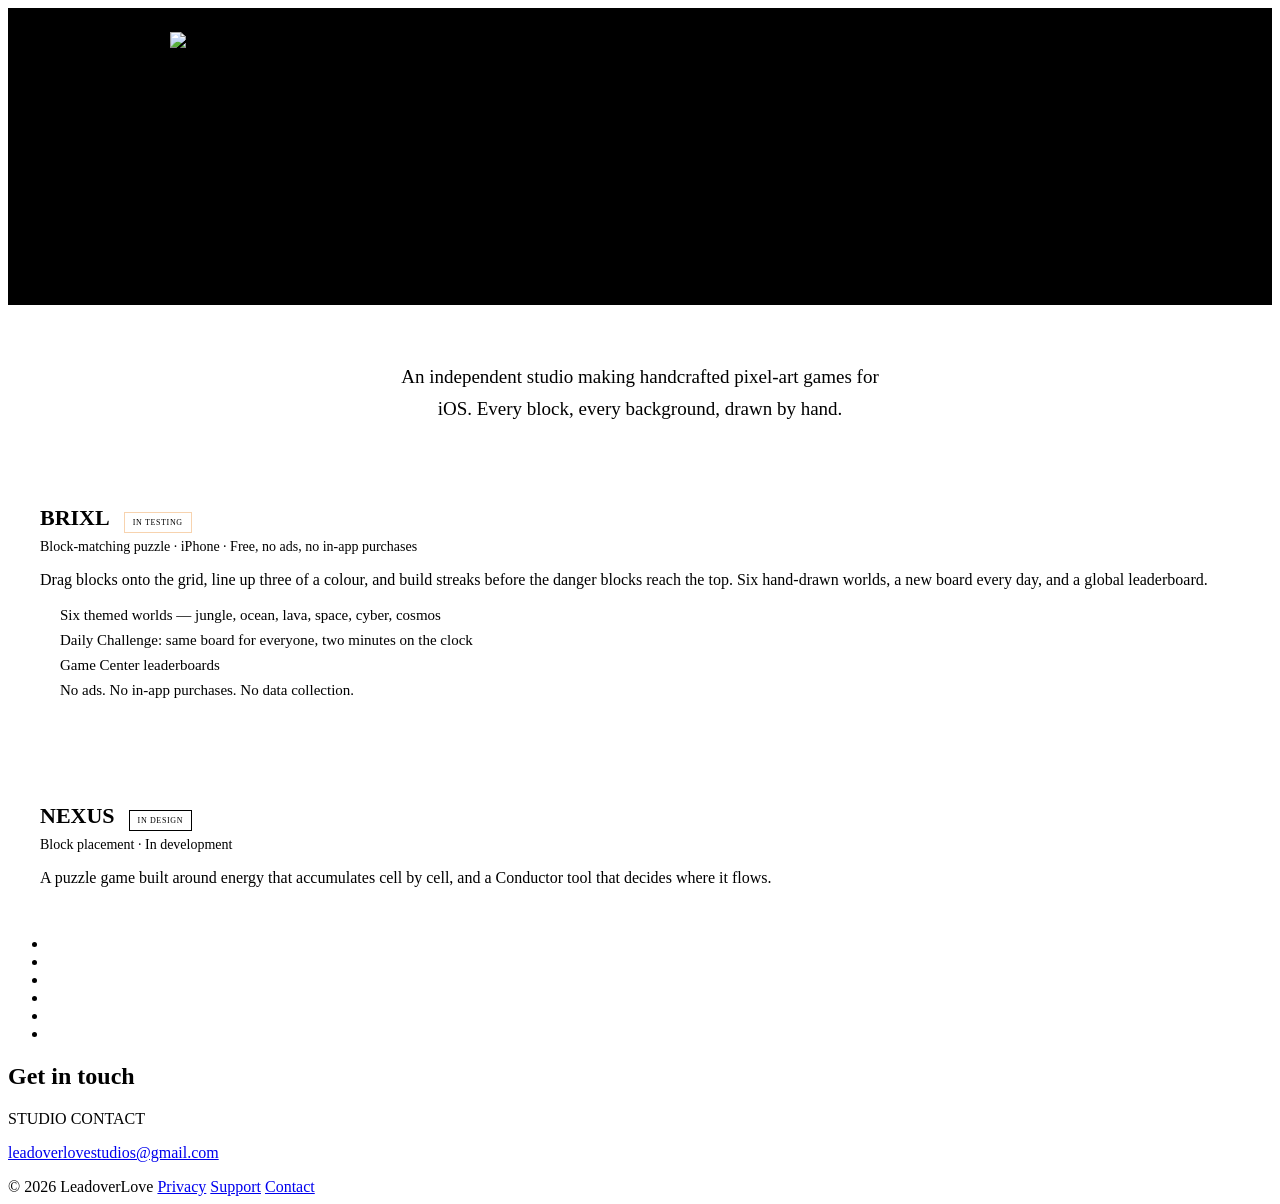
==== index.html @ 845f3c6f "Add files via upload Update to current files" ====
<!DOCTYPE html>
<html lang="en">
<head>
<meta charset="utf-8">
<meta name="viewport" content="width=device-width, initial-scale=1">
<title>Brixl — a pixel-art puzzle game for iPhone | LeadoverLove</title>
<meta name="description" content="Brixl is a handcrafted pixel-art block-matching puzzle game for iPhone. Six themed worlds, a daily challenge, and Game Center leaderboards. Free, no ads, no in-app purchases. Made by LeadoverLove.">
<link rel="canonical" href="https://leadoverlove.github.io/">
<meta name="theme-color" content="#000000">
<link rel="icon" href="logo.png">

<meta property="og:type" content="website">
<meta property="og:site_name" content="LeadoverLove">
<meta property="og:url" content="https://leadoverlove.github.io/">
<meta property="og:title" content="Brixl — a pixel-art puzzle game for iPhone">
<meta property="og:description" content="Six hand-drawn worlds, a new board every day, and a global leaderboard. Free, no ads, no in-app purchases.">
<meta property="og:image" content="https://leadoverlove.github.io/banner.jpg">
<meta property="og:image:width" content="1600">
<meta property="og:image:height" content="464">
<meta property="og:image:alt" content="LeadoverLove — pixel art, retro games, indie dev">
<meta name="twitter:card" content="summary_large_image">
<meta name="twitter:title" content="Brixl — a pixel-art puzzle game for iPhone">
<meta name="twitter:description" content="Six hand-drawn worlds, a new board every day, and a global leaderboard. Free, no ads, no in-app purchases.">
<meta name="twitter:image" content="https://leadoverlove.github.io/banner.jpg">

<link rel="stylesheet" href="style.css">

<script type="application/ld+json">
{
  "@context": "https://schema.org",
  "@graph": [
    {
      "@type": "Organization",
      "@id": "https://leadoverlove.github.io/#studio",
      "name": "LeadoverLove",
      "url": "https://leadoverlove.github.io/",
      "logo": "https://leadoverlove.github.io/logo.png",
      "email": "leadoverlovestudios@gmail.com",
      "description": "An independent studio making handcrafted pixel-art games for iOS."
    },
    {
      "@type": "VideoGame",
      "name": "Brixl",
      "url": "https://leadoverlove.github.io/",
      "image": "https://leadoverlove.github.io/banner.jpg",
      "description": "A handcrafted pixel-art block-matching puzzle game for iPhone. Drag blocks onto the grid, line up three of a colour, and build streaks before the danger blocks reach the top.",
      "genre": ["Puzzle", "Casual"],
      "gamePlatform": "iOS",
      "operatingSystem": "iOS",
      "applicationCategory": "GameApplication",
      "author": { "@id": "https://leadoverlove.github.io/#studio" },
      "publisher": { "@id": "https://leadoverlove.github.io/#studio" },
      "offers": {
        "@type": "Offer",
        "price": "0",
        "priceCurrency": "GBP"
      }
    }
  ]
}
</script>
<style>
  /* Landing-page-only styles */
  .hero {
    border-bottom: 1px solid var(--rule);
    background: #000;
    text-align: center;
    padding: 24px 0 0;
    overflow: hidden;
  }
  .hero__art {
    display: block;
    width: 100%;
    max-width: 940px;
    height: auto;
    margin: 0 auto;
  }
  .hero__vo {
    position: absolute;
    width: 1px; height: 1px;
    overflow: hidden;
    clip: rect(0 0 0 0);
    white-space: nowrap;
  }

  .studio-line {
    max-width: 52ch;
    margin: 0 auto;
    padding: 56px 24px 8px;
    text-align: center;
    font-size: 19px;
    line-height: 1.7;
    color: var(--text);
  }

  /* Title card */
  .title-card {
    background: var(--ink-raised);
    border: 1px solid var(--rule);
    border-top: 3px solid var(--red);
    padding: 32px;
    margin: 40px 0 0;
  }
  .title-card__head {
    display: flex;
    align-items: baseline;
    gap: 14px;
    flex-wrap: wrap;
    margin-bottom: 6px;
  }
  .title-card__name {
    font-family: var(--display);
    font-size: 22px;
    color: var(--text);
    margin: 0;
  }
  .status {
    font-family: var(--display);
    font-size: 8px;
    letter-spacing: 0.08em;
    color: var(--amber);
    border: 1px solid rgba(236, 145, 56, 0.4);
    padding: 5px 8px;
  }
  .status--soon {
    color: var(--muted);
    border-color: var(--rule);
  }
  .title-card__meta {
    color: var(--muted);
    font-size: 14px;
    margin: 0 0 18px;
  }
  .title-card p { margin-bottom: 14px; }
  .title-card p:last-child { margin-bottom: 0; }
  .feature-list {
    list-style: none;
    padding: 0;
    margin: 18px 0 0;
    display: grid;
    gap: 8px;
  }
  .feature-list li {
    padding-left: 20px;
    position: relative;
    color: var(--text);
    font-size: 15px;
  }
  .feature-list li::before {
    content: '';
    position: absolute;
    left: 0;
    top: 8px;
    width: 8px;
    height: 8px;
    background: var(--red);
  }
  .title-card--next { border-top-color: var(--rule); }
  .title-card--next .title-card__name { color: var(--muted); }

  @media (max-width: 560px) {
    .hero { padding: 52px 20px 48px; }
    .hero__mark { width: 96px; height: 96px; }
    .title-card { padding: 24px 20px; }
    .title-card__name { font-size: 17px; }
    .studio-line { font-size: 17px; padding-top: 44px; }
  }
</style>
</head>
<body>

<header class="hero">
  <h1 class="hero__vo">LeadoverLove &mdash; pixel art, retro games, indie dev</h1>
  <picture>
    <source srcset="banner.webp" type="image/webp">
    <img class="hero__art" src="banner.jpg"
         width="1600" height="464"
         alt="LeadoverLove &mdash; pixel art, retro games, indie dev">
  </picture>
</header>

<p class="studio-line">
  An independent studio making handcrafted pixel-art games for iOS. Every block, every background, drawn by hand.
</p>

<main>

  <article class="title-card">
    <div class="title-card__head">
      <h2 class="title-card__name">BRIXL</h2>
      <span class="status">IN TESTING</span>
    </div>
    <p class="title-card__meta">Block-matching puzzle &middot; iPhone &middot; Free, no ads, no in-app purchases</p>
    <p>Drag blocks onto the grid, line up three of a colour, and build streaks before the danger blocks reach the top. Six hand-drawn worlds, a new board every day, and a global leaderboard.</p>
    <ul class="feature-list">
      <li>Six themed worlds &mdash; jungle, ocean, lava, space, cyber, cosmos</li>
      <li>Daily Challenge: same board for everyone, two minutes on the clock</li>
      <li>Game Center leaderboards</li>
      <li>No ads. No in-app purchases. No data collection.</li>
    </ul>
  </article>

  <article class="title-card title-card--next">
    <div class="title-card__head">
      <h2 class="title-card__name">NEXUS</h2>
      <span class="status status--soon">IN DESIGN</span>
    </div>
    <p class="title-card__meta">Block placement &middot; In development</p>
    <p>A puzzle game built around energy that accumulates cell by cell, and a Conductor tool that decides where it flows.</p>
  </article>

  <div class="divider">
    <ul class="blocks"><li></li><li></li><li></li><li></li><li></li><li></li></ul>
  </div>

  <h2>Get in touch</h2>
  <div class="card">
    <span class="label">STUDIO CONTACT</span>
    <p><a href="mailto:leadoverlovestudios@gmail.com">leadoverlovestudios@gmail.com</a></p>
  </div>

</main>

<footer class="site-foot">
  <div class="site-foot__inner">
    <span>&copy; 2026 LeadoverLove</span>
    <a href="privacy.html">Privacy</a>
    <a href="support.html">Support</a>
    <span class="spacer"><a href="mailto:leadoverlovestudios@gmail.com">Contact</a></span>
  </div>
</footer>

</body>
</html>
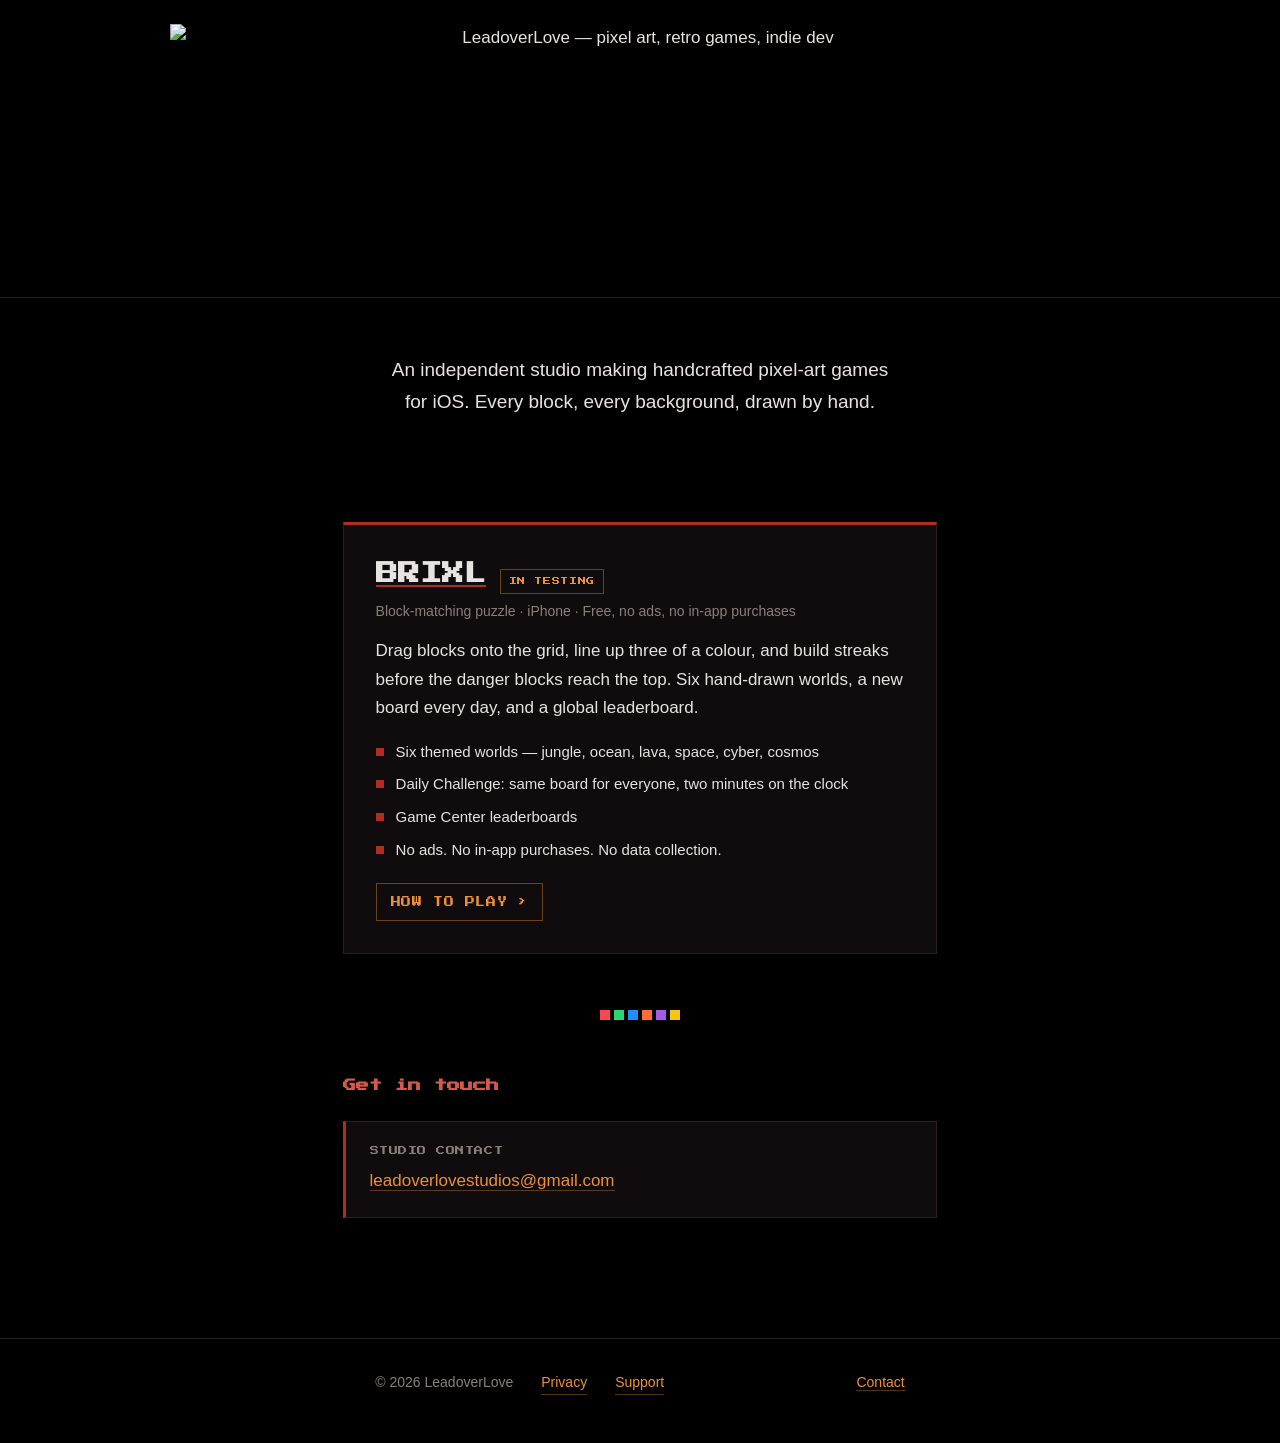
==== commit 75001dd5: "Add files via upload" ====
--- a/index.html
+++ b/index.html
@@ -3,6 +3,7 @@
 <head>
 <meta charset="utf-8">
 <meta name="viewport" content="width=device-width, initial-scale=1">
+<meta name="google-site-verification" content="ZD58j9wQBkLsRxdxLFWqJ_ikYCnvQP8m34xMKHqDhYk" />
 <title>Brixl — a pixel-art puzzle game for iPhone | LeadoverLove</title>
 <meta name="description" content="Brixl is a handcrafted pixel-art block-matching puzzle game for iPhone. Six themed worlds, a daily challenge, and Game Center leaderboards. Free, no ads, no in-app purchases. Made by LeadoverLove.">
 <link rel="canonical" href="https://leadoverlove.github.io/">
@@ -13,14 +14,14 @@
 <meta property="og:site_name" content="LeadoverLove">
 <meta property="og:url" content="https://leadoverlove.github.io/">
 <meta property="og:title" content="Brixl — a pixel-art puzzle game for iPhone">
-<meta property="og:description" content="Six hand-drawn worlds, a new board every day, and a global leaderboard. Free, no ads, no in-app purchases.">
+<meta property="og:description" content="Six pixel art worlds, a new board every day, and a global leaderboard. Free, no ads, no in-app purchases.">
 <meta property="og:image" content="https://leadoverlove.github.io/banner.jpg">
 <meta property="og:image:width" content="1600">
 <meta property="og:image:height" content="464">
 <meta property="og:image:alt" content="LeadoverLove — pixel art, retro games, indie dev">
 <meta name="twitter:card" content="summary_large_image">
 <meta name="twitter:title" content="Brixl — a pixel-art puzzle game for iPhone">
-<meta name="twitter:description" content="Six hand-drawn worlds, a new board every day, and a global leaderboard. Free, no ads, no in-app purchases.">
+<meta name="twitter:description" content="Six pixel art worlds, a new board every day, and a global leaderboard. Free, no ads, no in-app purchases.">
 <meta name="twitter:image" content="https://leadoverlove.github.io/banner.jpg">
 
 <link rel="stylesheet" href="style.css">
@@ -36,14 +37,14 @@
       "url": "https://leadoverlove.github.io/",
       "logo": "https://leadoverlove.github.io/logo.png",
       "email": "leadoverlovestudios@gmail.com",
-      "description": "An independent studio making handcrafted pixel-art games for iOS."
+      "description": "An independent studio making pixel-art games for iOS."
     },
     {
       "@type": "VideoGame",
       "name": "Brixl",
       "url": "https://leadoverlove.github.io/",
       "image": "https://leadoverlove.github.io/banner.jpg",
-      "description": "A handcrafted pixel-art block-matching puzzle game for iPhone. Drag blocks onto the grid, line up three of a colour, and build streaks before the danger blocks reach the top.",
+      "description": "A pixel-art block-matching puzzle game for iPhone. Drag blocks onto the grid, line up three or more of a colour, and build streaks before the danger blocks reach the top.",
       "genre": ["Puzzle", "Casual"],
       "gamePlatform": "iOS",
       "operatingSystem": "iOS",
@@ -158,6 +159,35 @@
   .title-card--next { border-top-color: var(--rule); }
   .title-card--next .title-card__name { color: var(--muted); }
 
+  /* BRIXL title links through to the full game page */
+  .title-link {
+    color: inherit;
+    text-decoration: none;
+    border-bottom: 2px solid var(--red);
+    transition: color 0.15s ease, border-color 0.15s ease;
+  }
+  .title-link:hover {
+    color: var(--red-lit);
+    border-bottom-color: var(--red-lit);
+  }
+  .card-cta {
+    margin-top: 20px;
+    font-size: 15px;
+  }
+  .card-cta a {
+    font-family: var(--display);
+    font-size: 10px;
+    letter-spacing: 0.06em;
+    border-bottom: none;
+    border: 1px solid rgba(236, 145, 56, 0.4);
+    padding: 10px 14px;
+    display: inline-block;
+    transition: border-color 0.15s ease, color 0.15s ease;
+  }
+  .card-cta a:hover {
+    border-color: var(--amber-lit);
+  }
+
   @media (max-width: 560px) {
     .hero { padding: 52px 20px 48px; }
     .hero__mark { width: 96px; height: 96px; }
@@ -171,12 +201,9 @@
 
 <header class="hero">
   <h1 class="hero__vo">LeadoverLove &mdash; pixel art, retro games, indie dev</h1>
-  <picture>
-    <source srcset="banner.webp" type="image/webp">
-    <img class="hero__art" src="banner.jpg"
-         width="1600" height="464"
-         alt="LeadoverLove &mdash; pixel art, retro games, indie dev">
-  </picture>
+  <img class="hero__art" src="banner.webp"
+       width="1600" height="464"
+       alt="LeadoverLove &mdash; pixel art, retro games, indie dev">
 </header>
 
 <p class="studio-line">
@@ -187,7 +214,7 @@
 
   <article class="title-card">
     <div class="title-card__head">
-      <h2 class="title-card__name">BRIXL</h2>
+      <h2 class="title-card__name"><a class="title-link" href="brixl.html">BRIXL</a></h2>
       <span class="status">IN TESTING</span>
     </div>
     <p class="title-card__meta">Block-matching puzzle &middot; iPhone &middot; Free, no ads, no in-app purchases</p>
@@ -198,15 +225,7 @@
       <li>Game Center leaderboards</li>
       <li>No ads. No in-app purchases. No data collection.</li>
     </ul>
-  </article>
-
-  <article class="title-card title-card--next">
-    <div class="title-card__head">
-      <h2 class="title-card__name">NEXUS</h2>
-      <span class="status status--soon">IN DESIGN</span>
-    </div>
-    <p class="title-card__meta">Block placement &middot; In development</p>
-    <p>A puzzle game built around energy that accumulates cell by cell, and a Conductor tool that decides where it flows.</p>
+    <p class="card-cta"><a href="brixl.html">HOW TO PLAY &rsaquo;</a></p>
   </article>
 
   <div class="divider">
--- a/style.css
+++ b/style.css
@@ -0,0 +1,297 @@
+/* LeadoverLove Studios — shared styles
+   Palette sampled directly from the studio cobra mark. */
+
+@import url('https://fonts.googleapis.com/css2?family=Press+Start+2P&display=swap');
+
+:root {
+  --ink:        #000000;
+  --ink-raised: #100B0C;
+  --red:        #B12D21;
+  --red-lit:    #D55A4A;
+  --amber:      #EC9138;
+  --amber-lit:  #F3BA63;
+  --text:       #E8E3E1;
+  --muted:      #8A8078;
+  --rule:       #2A2022;
+
+  --display: 'Press Start 2P', ui-monospace, monospace;
+  --body: -apple-system, BlinkMacSystemFont, 'Segoe UI', Inter, Helvetica, Arial, sans-serif;
+
+  --measure: 68ch;
+}
+
+*, *::before, *::after { box-sizing: border-box; }
+
+html { -webkit-text-size-adjust: 100%; }
+
+body {
+  margin: 0;
+  background: var(--ink);
+  color: var(--text);
+  font-family: var(--body);
+  font-size: 17px;
+  line-height: 1.65;
+  -webkit-font-smoothing: antialiased;
+}
+
+/* ---- Pixel block rule: the signature device.
+       Squares in Brixl's six block colours. ---- */
+.blocks {
+  display: flex;
+  gap: 4px;
+  margin: 0;
+  padding: 0;
+  list-style: none;
+}
+.blocks li { width: 10px; height: 10px; }
+.blocks li:nth-child(1) { background: #FF474F; }
+.blocks li:nth-child(2) { background: #2ED672; }
+.blocks li:nth-child(3) { background: #1E8FFF; }
+.blocks li:nth-child(4) { background: #FF6B36; }
+.blocks li:nth-child(5) { background: #A45BE8; }
+.blocks li:nth-child(6) { background: #F5C518; }
+
+/* ---- Header ---- */
+.site-head {
+  border-bottom: 1px solid var(--rule);
+  background: var(--ink-raised);
+}
+.site-head__inner {
+  max-width: var(--measure);
+  margin: 0 auto;
+  padding: 28px 24px;
+  display: flex;
+  align-items: center;
+  gap: 16px;
+}
+.mark {
+  width: 44px;
+  height: 44px;
+  image-rendering: pixelated;
+  flex: none;
+}
+.wordmark {
+  font-family: var(--display);
+  font-size: 13px;
+  letter-spacing: 0.02em;
+  color: var(--text);
+  text-decoration: none;
+  line-height: 1.4;
+}
+.wordmark span { color: var(--red-lit); }
+
+/* ---- Layout ---- */
+main {
+  max-width: var(--measure);
+  margin: 0 auto;
+  padding: 56px 24px 96px;
+}
+
+.eyebrow {
+  font-family: var(--display);
+  font-size: 10px;
+  color: var(--amber);
+  letter-spacing: 0.08em;
+  margin: 0 0 20px;
+}
+
+h1 {
+  font-family: var(--display);
+  font-size: clamp(18px, 4.5vw, 28px);
+  line-height: 1.45;
+  color: var(--text);
+  margin: 0 0 12px;
+}
+
+.updated {
+  color: var(--muted);
+  font-size: 14px;
+  margin: 0 0 40px;
+}
+
+h2 {
+  font-family: var(--display);
+  font-size: 13px;
+  line-height: 1.6;
+  color: var(--red-lit);
+  margin: 52px 0 16px;
+}
+
+h3 {
+  font-size: 17px;
+  font-weight: 650;
+  color: var(--text);
+  margin: 32px 0 6px;
+}
+
+p { margin: 0 0 16px; }
+
+strong { color: #FFF; font-weight: 650; }
+
+a {
+  color: var(--amber);
+  text-decoration: none;
+  border-bottom: 1px solid rgba(236, 145, 56, 0.35);
+  transition: color 0.15s ease, border-color 0.15s ease;
+}
+a:hover { color: var(--amber-lit); border-bottom-color: var(--amber-lit); }
+a:focus-visible {
+  outline: 2px solid var(--amber);
+  outline-offset: 3px;
+  border-radius: 2px;
+}
+
+/* ---- Contact card ---- */
+.card {
+  background: var(--ink-raised);
+  border: 1px solid var(--rule);
+  border-left: 3px solid var(--red);
+  padding: 22px 24px;
+  margin: 24px 0;
+}
+.card p:last-child { margin-bottom: 0; }
+.card .label {
+  font-family: var(--display);
+  font-size: 9px;
+  color: var(--muted);
+  letter-spacing: 0.06em;
+  display: block;
+  margin-bottom: 8px;
+}
+
+/* ---- Divider ---- */
+.divider {
+  margin: 56px 0;
+  display: flex;
+  justify-content: center;
+}
+
+/* ---- Media: screenshots and video loops ----
+   Phone-shaped media sits in a framed figure. Video uses
+   autoplay+muted+loop+playsinline so it behaves like a GIF
+   at a fraction of the file size, and still plays on iOS. */
+.shot {
+  margin: 28px 0;
+}
+.shot__frame {
+  background: var(--ink-raised);
+  border: 1px solid var(--rule);
+  padding: 12px;
+  display: flex;
+  justify-content: center;
+}
+.shot__frame img,
+.shot__frame video {
+  display: block;
+  width: 100%;
+  max-width: 340px;
+  height: auto;
+  border-radius: 4px;
+}
+.shot figcaption {
+  color: var(--muted);
+  font-size: 14px;
+  margin-top: 10px;
+  text-align: center;
+}
+
+/* Side-by-side on wider screens */
+.shot-row {
+  display: grid;
+  grid-template-columns: 1fr 1fr;
+  gap: 20px;
+  margin: 28px 0;
+}
+.shot-row .shot { margin: 0; }
+
+/* ---- Placeholder: delete these rules once real media is in ---- */
+.placeholder {
+  background: repeating-linear-gradient(
+    45deg,
+    #140F10,
+    #140F10 10px,
+    #1A1214 10px,
+    #1A1214 20px
+  );
+  border: 1px dashed #3A2C2E;
+  aspect-ratio: 9 / 19.5;
+  width: 100%;
+  max-width: 300px;
+  display: flex;
+  align-items: center;
+  justify-content: center;
+  text-align: center;
+  padding: 20px;
+  color: #6A605C;
+  font-family: var(--display);
+  font-size: 9px;
+  line-height: 2;
+}
+.placeholder--wide { aspect-ratio: 16 / 9; max-width: 100%; }
+
+/* ---- Numbered steps ---- */
+.step {
+  display: flex;
+  gap: 18px;
+  margin: 0 0 12px;
+  align-items: baseline;
+}
+.step__num {
+  font-family: var(--display);
+  font-size: 13px;
+  color: var(--red);
+  flex: none;
+  width: 28px;
+}
+.step__body { flex: 1; }
+.step__body h3 { margin-top: 0; }
+
+/* ---- Back link ---- */
+.backlink {
+  font-family: var(--display);
+  font-size: 9px;
+  letter-spacing: 0.06em;
+  color: var(--muted);
+  text-decoration: none;
+  border-bottom: none;
+  display: inline-block;
+  margin-bottom: 28px;
+}
+.backlink:hover { color: var(--amber); border-bottom: none; }
+
+@media (max-width: 560px) {
+  .shot-row { grid-template-columns: 1fr; }
+  .step { gap: 12px; }
+  .step__num { width: 22px; font-size: 11px; }
+}
+
+/* ---- Footer ---- */
+.site-foot {
+  border-top: 1px solid var(--rule);
+  padding: 32px 24px 48px;
+}
+.site-foot__inner {
+  max-width: var(--measure);
+  margin: 0 auto;
+  display: flex;
+  flex-wrap: wrap;
+  gap: 12px 28px;
+  align-items: center;
+  font-size: 14px;
+  color: var(--muted);
+}
+.site-foot a { font-size: 14px; }
+.site-foot .spacer { margin-left: auto; }
+
+@media (max-width: 560px) {
+  body { font-size: 16px; }
+  .site-head__inner { padding: 22px 20px; }
+  main { padding: 40px 20px 72px; }
+  .wordmark { font-size: 11px; }
+  h2 { font-size: 12px; }
+  .site-foot .spacer { margin-left: 0; }
+}
+
+@media (prefers-reduced-motion: reduce) {
+  * { transition: none !important; animation: none !important; }
+}
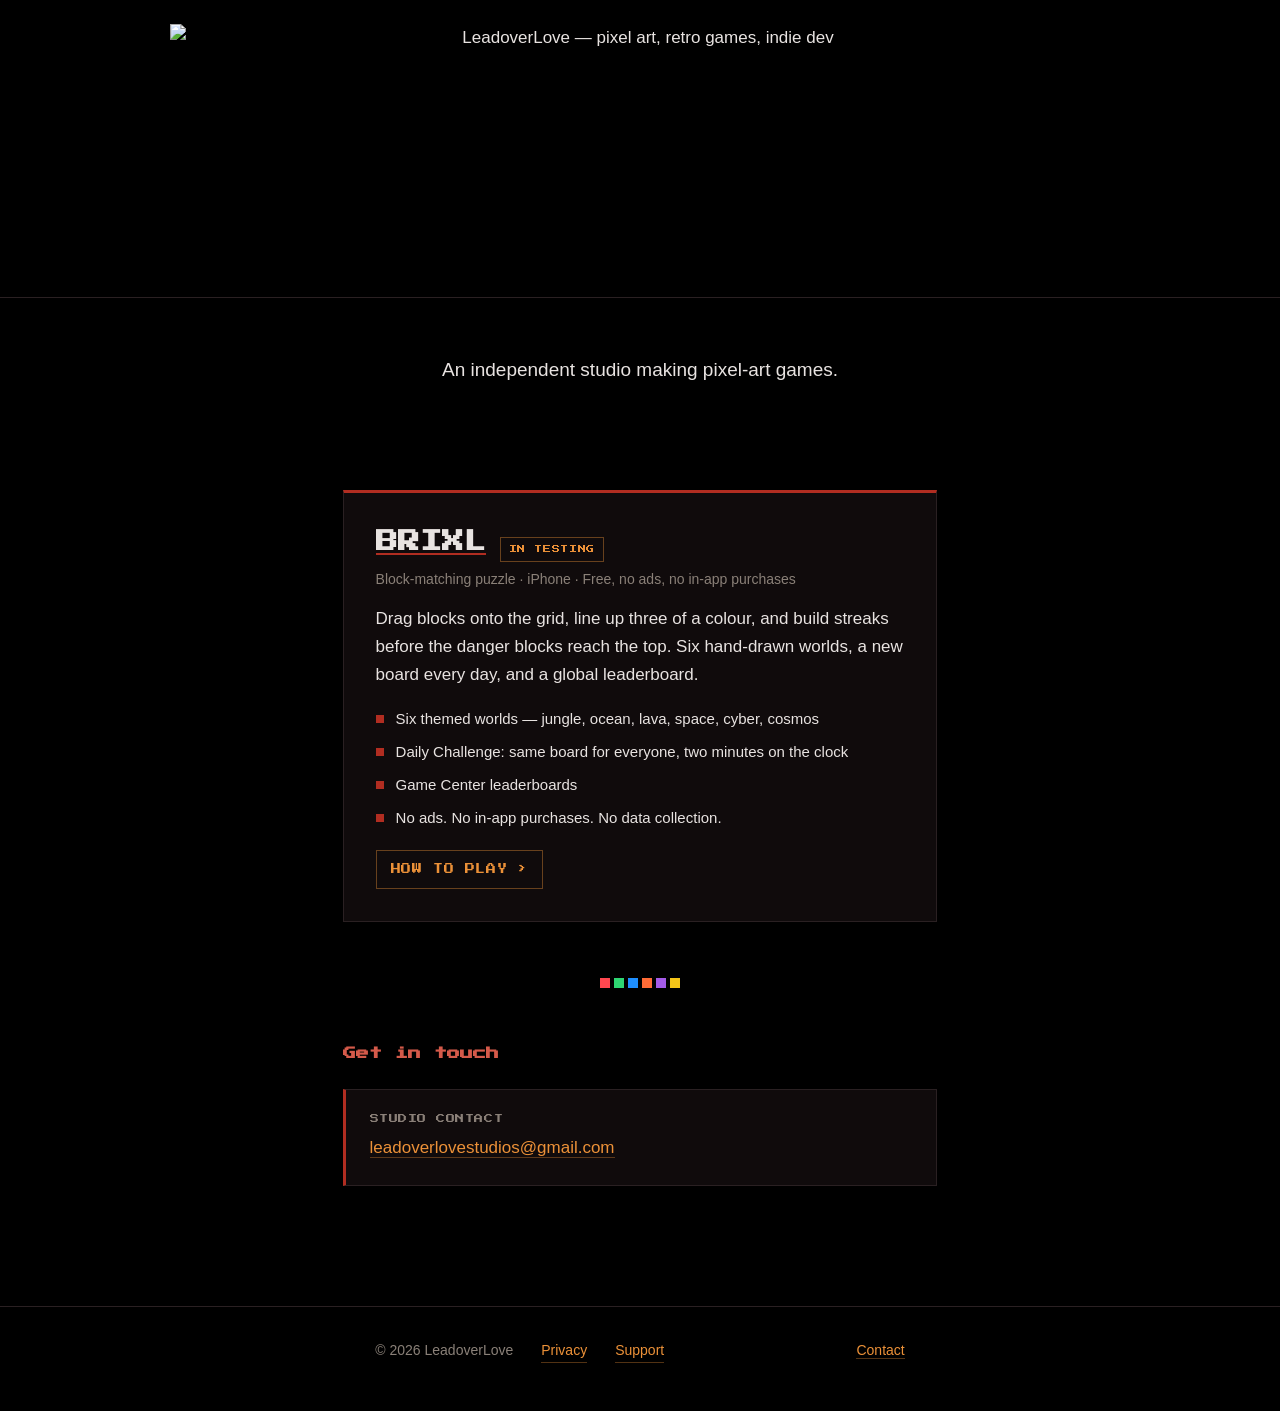
==== commit 7b68a11c: "Update index.html" ====
--- a/index.html
+++ b/index.html
@@ -37,7 +37,7 @@
       "url": "https://leadoverlove.github.io/",
       "logo": "https://leadoverlove.github.io/logo.png",
       "email": "leadoverlovestudios@gmail.com",
-      "description": "An independent studio making pixel-art games for iOS."
+      "description": "An independent studio making pixel-art games."
     },
     {
       "@type": "VideoGame",
@@ -207,7 +207,7 @@
 </header>
 
 <p class="studio-line">
-  An independent studio making handcrafted pixel-art games for iOS. Every block, every background, drawn by hand.
+  An independent studio making pixel-art games.
 </p>
 
 <main>
--- a/style.css
+++ b/style.css
@@ -193,6 +193,11 @@
   font-size: 14px;
   margin-top: 10px;
   text-align: center;
+}
+
+/* The opening shot gets more room than the inline ones */
+.shot--hero .shot__frame img {
+  max-width: 380px;
 }
 
 /* Side-by-side on wider screens */
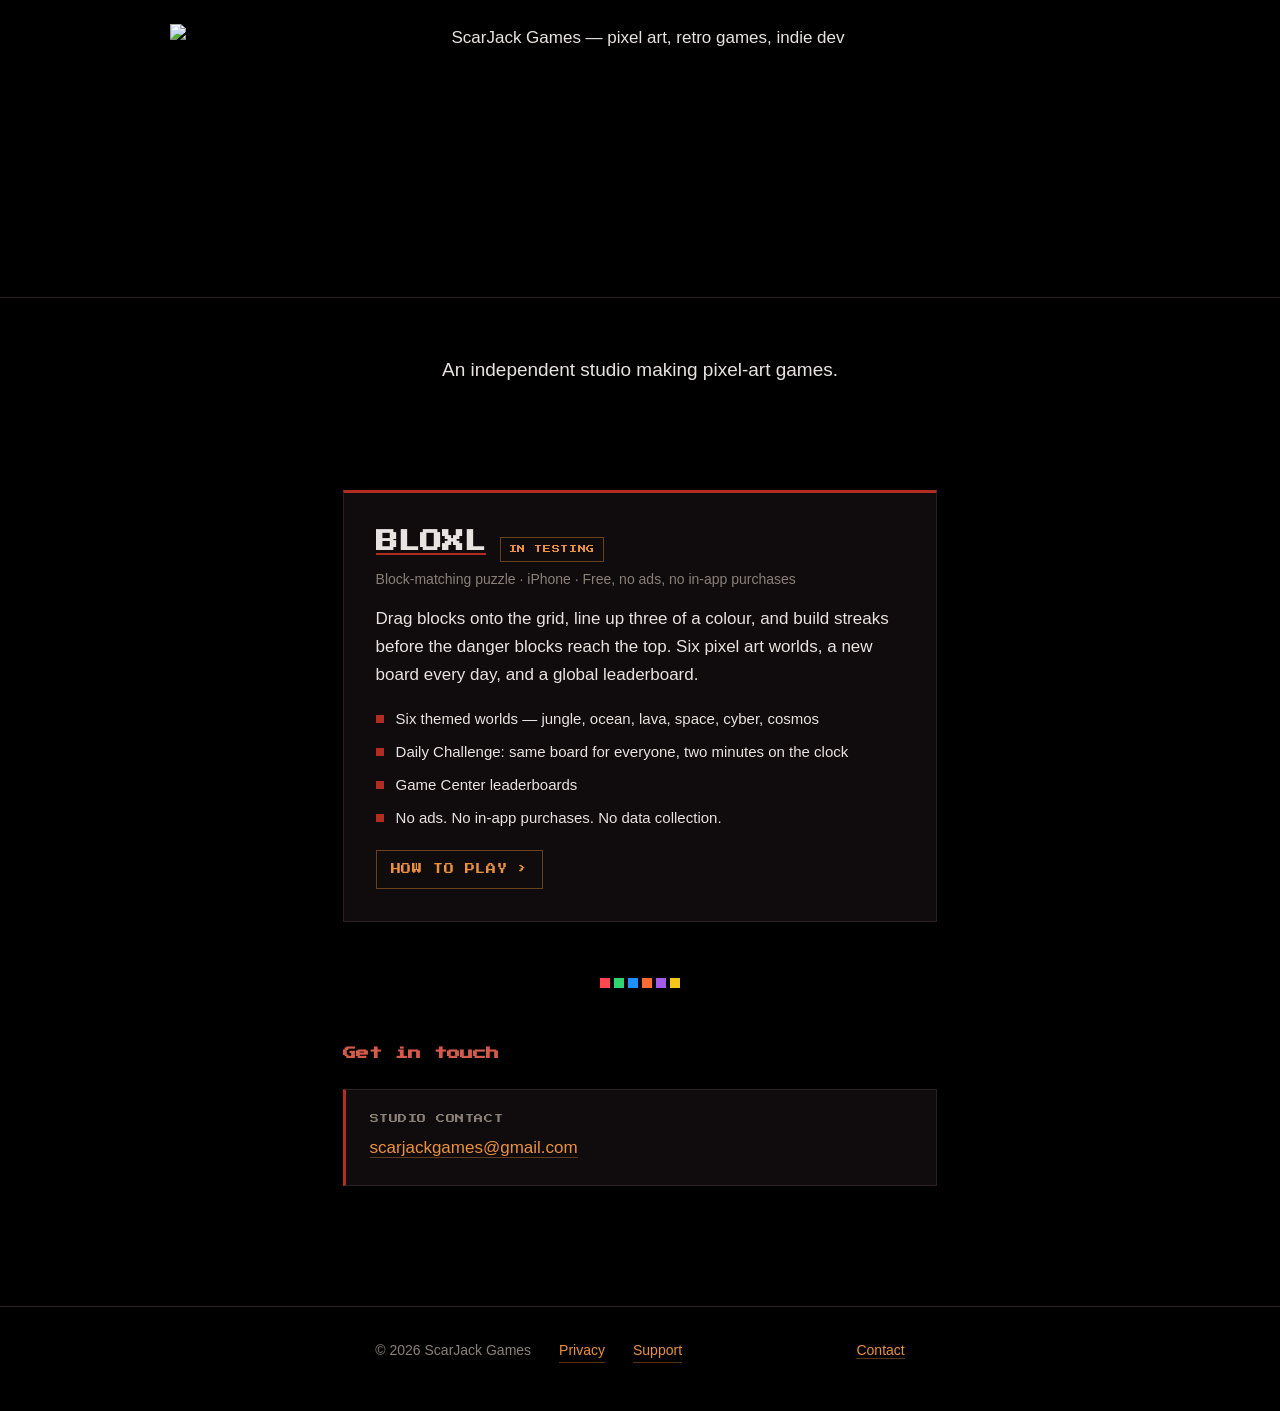
==== commit d1973237: "Add files via upload" ====
--- a/index.html
+++ b/index.html
@@ -4,25 +4,25 @@
 <meta charset="utf-8">
 <meta name="viewport" content="width=device-width, initial-scale=1">
 <meta name="google-site-verification" content="ZD58j9wQBkLsRxdxLFWqJ_ikYCnvQP8m34xMKHqDhYk" />
-<title>Brixl — a pixel-art puzzle game for iPhone | LeadoverLove</title>
-<meta name="description" content="Brixl is a handcrafted pixel-art block-matching puzzle game for iPhone. Six themed worlds, a daily challenge, and Game Center leaderboards. Free, no ads, no in-app purchases. Made by LeadoverLove.">
-<link rel="canonical" href="https://leadoverlove.github.io/">
+<title>Bloxl — a pixel-art puzzle game for iPhone | ScarJack Games</title>
+<meta name="description" content="Bloxl is a pixel-art block-matching puzzle game for iPhone. Six themed worlds, a daily challenge, and Game Center leaderboards. Free, no ads, no in-app purchases. Made by ScarJack Games.">
+<link rel="canonical" href="https://scarjackgames.github.io/">
 <meta name="theme-color" content="#000000">
 <link rel="icon" href="logo.png">
 
 <meta property="og:type" content="website">
-<meta property="og:site_name" content="LeadoverLove">
-<meta property="og:url" content="https://leadoverlove.github.io/">
-<meta property="og:title" content="Brixl — a pixel-art puzzle game for iPhone">
+<meta property="og:site_name" content="ScarJack Games">
+<meta property="og:url" content="https://scarjackgames.github.io/">
+<meta property="og:title" content="Bloxl — a pixel-art puzzle game for iPhone">
 <meta property="og:description" content="Six pixel art worlds, a new board every day, and a global leaderboard. Free, no ads, no in-app purchases.">
-<meta property="og:image" content="https://leadoverlove.github.io/banner.jpg">
+<meta property="og:image" content="https://scarjackgames.github.io/banner.jpg">
 <meta property="og:image:width" content="1600">
 <meta property="og:image:height" content="464">
-<meta property="og:image:alt" content="LeadoverLove — pixel art, retro games, indie dev">
+<meta property="og:image:alt" content="ScarJack Games — pixel art, retro games, indie dev">
 <meta name="twitter:card" content="summary_large_image">
-<meta name="twitter:title" content="Brixl — a pixel-art puzzle game for iPhone">
+<meta name="twitter:title" content="Bloxl — a pixel-art puzzle game for iPhone">
 <meta name="twitter:description" content="Six pixel art worlds, a new board every day, and a global leaderboard. Free, no ads, no in-app purchases.">
-<meta name="twitter:image" content="https://leadoverlove.github.io/banner.jpg">
+<meta name="twitter:image" content="https://scarjackgames.github.io/banner.jpg">
 
 <link rel="stylesheet" href="style.css">
 
@@ -32,25 +32,25 @@
   "@graph": [
     {
       "@type": "Organization",
-      "@id": "https://leadoverlove.github.io/#studio",
-      "name": "LeadoverLove",
-      "url": "https://leadoverlove.github.io/",
-      "logo": "https://leadoverlove.github.io/logo.png",
-      "email": "leadoverlovestudios@gmail.com",
+      "@id": "https://scarjackgames.github.io/#studio",
+      "name": "ScarJack Games",
+      "url": "https://scarjackgames.github.io/",
+      "logo": "https://scarjackgames.github.io/logo.png",
+      "email": "scarjackgames@gmail.com",
       "description": "An independent studio making pixel-art games."
     },
     {
       "@type": "VideoGame",
-      "name": "Brixl",
-      "url": "https://leadoverlove.github.io/",
-      "image": "https://leadoverlove.github.io/banner.jpg",
+      "name": "Bloxl",
+      "url": "https://scarjackgames.github.io/",
+      "image": "https://scarjackgames.github.io/banner.jpg",
       "description": "A pixel-art block-matching puzzle game for iPhone. Drag blocks onto the grid, line up three or more of a colour, and build streaks before the danger blocks reach the top.",
       "genre": ["Puzzle", "Casual"],
       "gamePlatform": "iOS",
       "operatingSystem": "iOS",
       "applicationCategory": "GameApplication",
-      "author": { "@id": "https://leadoverlove.github.io/#studio" },
-      "publisher": { "@id": "https://leadoverlove.github.io/#studio" },
+      "author": { "@id": "https://scarjackgames.github.io/#studio" },
+      "publisher": { "@id": "https://scarjackgames.github.io/#studio" },
       "offers": {
         "@type": "Offer",
         "price": "0",
@@ -159,7 +159,7 @@
   .title-card--next { border-top-color: var(--rule); }
   .title-card--next .title-card__name { color: var(--muted); }
 
-  /* BRIXL title links through to the full game page */
+  /* BLOXL title links through to the full game page */
   .title-link {
     color: inherit;
     text-decoration: none;
@@ -200,10 +200,10 @@
 <body>
 
 <header class="hero">
-  <h1 class="hero__vo">LeadoverLove &mdash; pixel art, retro games, indie dev</h1>
+  <h1 class="hero__vo">ScarJack Games &mdash; pixel art, retro games, indie dev</h1>
   <img class="hero__art" src="banner.webp"
        width="1600" height="464"
-       alt="LeadoverLove &mdash; pixel art, retro games, indie dev">
+       alt="ScarJack Games &mdash; pixel art, retro games, indie dev">
 </header>
 
 <p class="studio-line">
@@ -214,18 +214,18 @@
 
   <article class="title-card">
     <div class="title-card__head">
-      <h2 class="title-card__name"><a class="title-link" href="brixl.html">BRIXL</a></h2>
+      <h2 class="title-card__name"><a class="title-link" href="bloxl.html">BLOXL</a></h2>
       <span class="status">IN TESTING</span>
     </div>
     <p class="title-card__meta">Block-matching puzzle &middot; iPhone &middot; Free, no ads, no in-app purchases</p>
-    <p>Drag blocks onto the grid, line up three of a colour, and build streaks before the danger blocks reach the top. Six hand-drawn worlds, a new board every day, and a global leaderboard.</p>
+    <p>Drag blocks onto the grid, line up three of a colour, and build streaks before the danger blocks reach the top. Six pixel art worlds, a new board every day, and a global leaderboard.</p>
     <ul class="feature-list">
       <li>Six themed worlds &mdash; jungle, ocean, lava, space, cyber, cosmos</li>
       <li>Daily Challenge: same board for everyone, two minutes on the clock</li>
       <li>Game Center leaderboards</li>
       <li>No ads. No in-app purchases. No data collection.</li>
     </ul>
-    <p class="card-cta"><a href="brixl.html">HOW TO PLAY &rsaquo;</a></p>
+    <p class="card-cta"><a href="bloxl.html">HOW TO PLAY &rsaquo;</a></p>
   </article>
 
   <div class="divider">
@@ -235,17 +235,17 @@
   <h2>Get in touch</h2>
   <div class="card">
     <span class="label">STUDIO CONTACT</span>
-    <p><a href="mailto:leadoverlovestudios@gmail.com">leadoverlovestudios@gmail.com</a></p>
+    <p><a href="mailto:scarjackgames@gmail.com">scarjackgames@gmail.com</a></p>
   </div>
 
 </main>
 
 <footer class="site-foot">
   <div class="site-foot__inner">
-    <span>&copy; 2026 LeadoverLove</span>
+    <span>&copy; 2026 ScarJack Games</span>
     <a href="privacy.html">Privacy</a>
     <a href="support.html">Support</a>
-    <span class="spacer"><a href="mailto:leadoverlovestudios@gmail.com">Contact</a></span>
+    <span class="spacer"><a href="mailto:scarjackgames@gmail.com">Contact</a></span>
   </div>
 </footer>
 
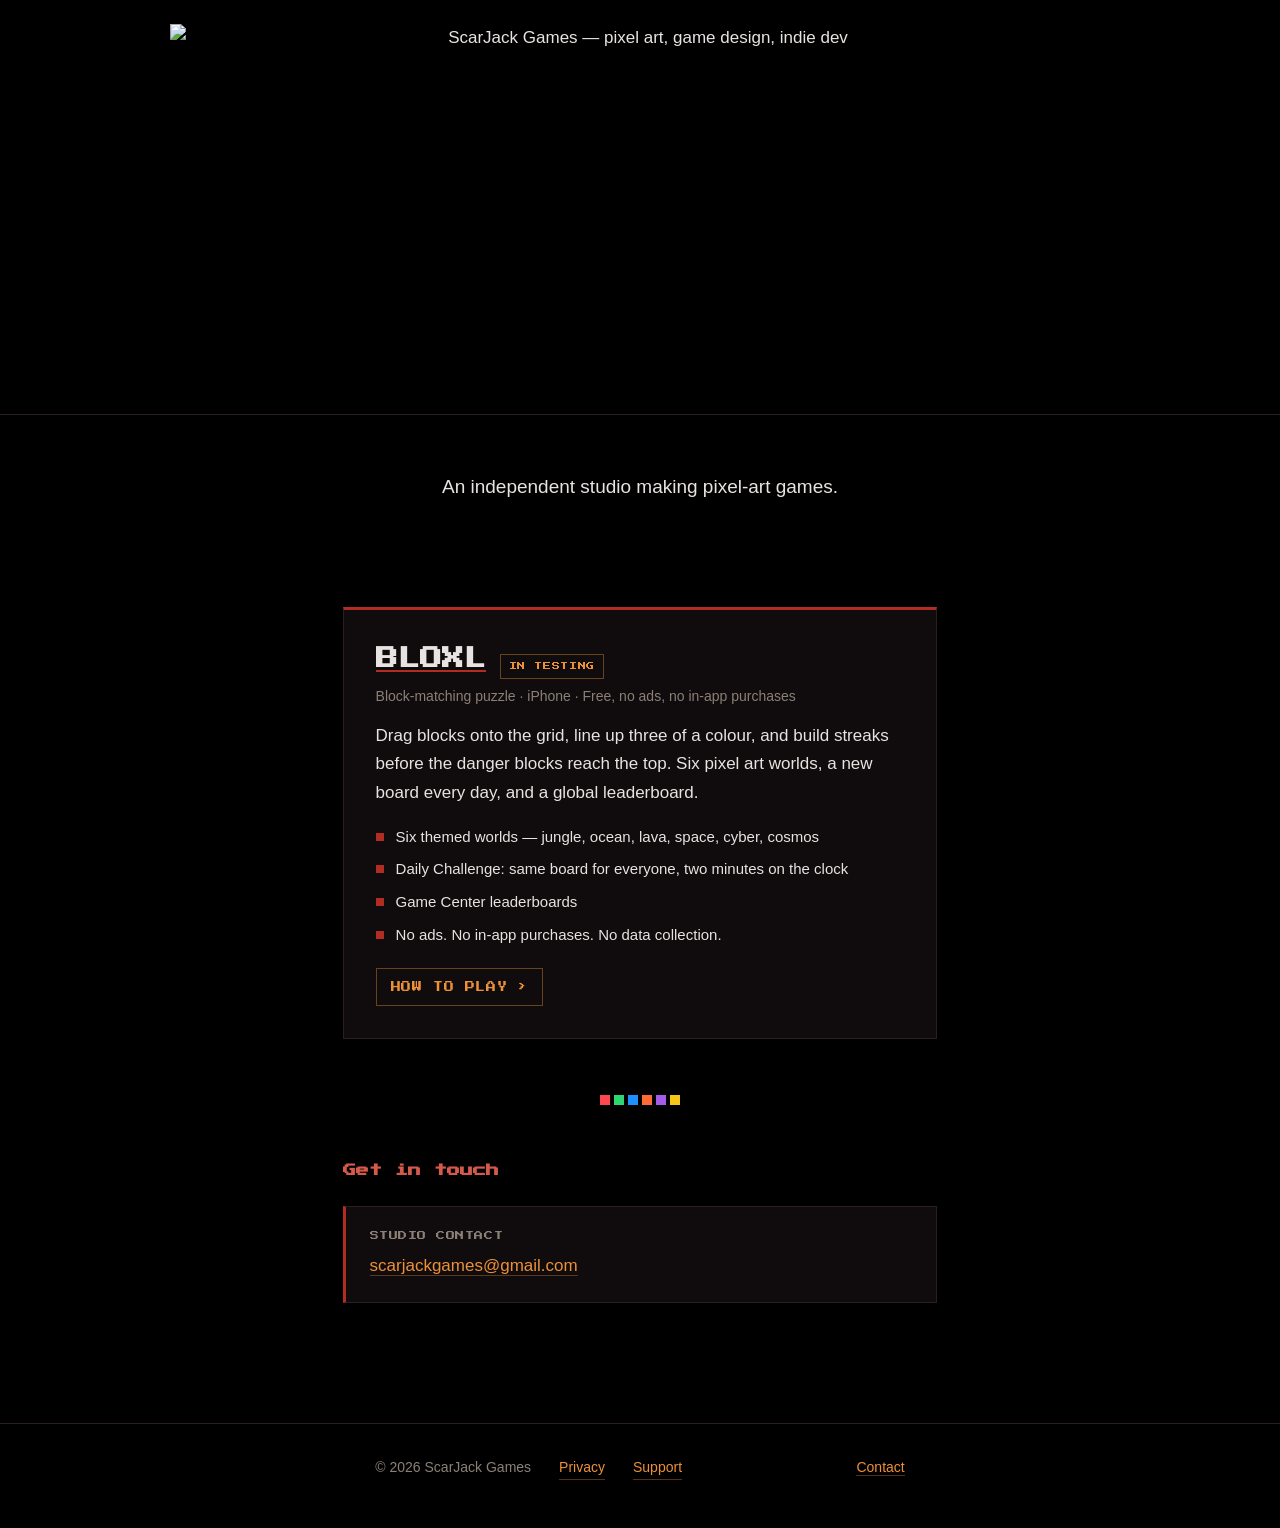
==== commit 31f6bcb9: "Update index.html" ====
--- a/index.html
+++ b/index.html
@@ -3,7 +3,7 @@
 <head>
 <meta charset="utf-8">
 <meta name="viewport" content="width=device-width, initial-scale=1">
-<meta name="google-site-verification" content="ZD58j9wQBkLsRxdxLFWqJ_ikYCnvQP8m34xMKHqDhYk" />
+<meta name="google-site-verification" content="ux9OXMJyqcVooFPjVleo0HZXUjEfBQUYelcQPuz5Qtk" /> 
 <title>Bloxl — a pixel-art puzzle game for iPhone | ScarJack Games</title>
 <meta name="description" content="Bloxl is a pixel-art block-matching puzzle game for iPhone. Six themed worlds, a daily challenge, and Game Center leaderboards. Free, no ads, no in-app purchases. Made by ScarJack Games.">
 <link rel="canonical" href="https://scarjackgames.github.io/">
@@ -16,9 +16,9 @@
 <meta property="og:title" content="Bloxl — a pixel-art puzzle game for iPhone">
 <meta property="og:description" content="Six pixel art worlds, a new board every day, and a global leaderboard. Free, no ads, no in-app purchases.">
 <meta property="og:image" content="https://scarjackgames.github.io/banner.jpg">
-<meta property="og:image:width" content="1600">
-<meta property="og:image:height" content="464">
-<meta property="og:image:alt" content="ScarJack Games — pixel art, retro games, indie dev">
+<meta property="og:image:width" content="1536">
+<meta property="og:image:height" content="637">
+<meta property="og:image:alt" content="ScarJack Games — pixel art, game design, indie dev">
 <meta name="twitter:card" content="summary_large_image">
 <meta name="twitter:title" content="Bloxl — a pixel-art puzzle game for iPhone">
 <meta name="twitter:description" content="Six pixel art worlds, a new board every day, and a global leaderboard. Free, no ads, no in-app purchases.">
@@ -200,10 +200,10 @@
 <body>
 
 <header class="hero">
-  <h1 class="hero__vo">ScarJack Games &mdash; pixel art, retro games, indie dev</h1>
+  <h1 class="hero__vo">ScarJack Games &mdash; pixel art, game design, indie dev</h1>
   <img class="hero__art" src="banner.webp"
-       width="1600" height="464"
-       alt="ScarJack Games &mdash; pixel art, retro games, indie dev">
+       width="1536" height="637"
+       alt="ScarJack Games &mdash; pixel art, game design, indie dev">
 </header>
 
 <p class="studio-line">
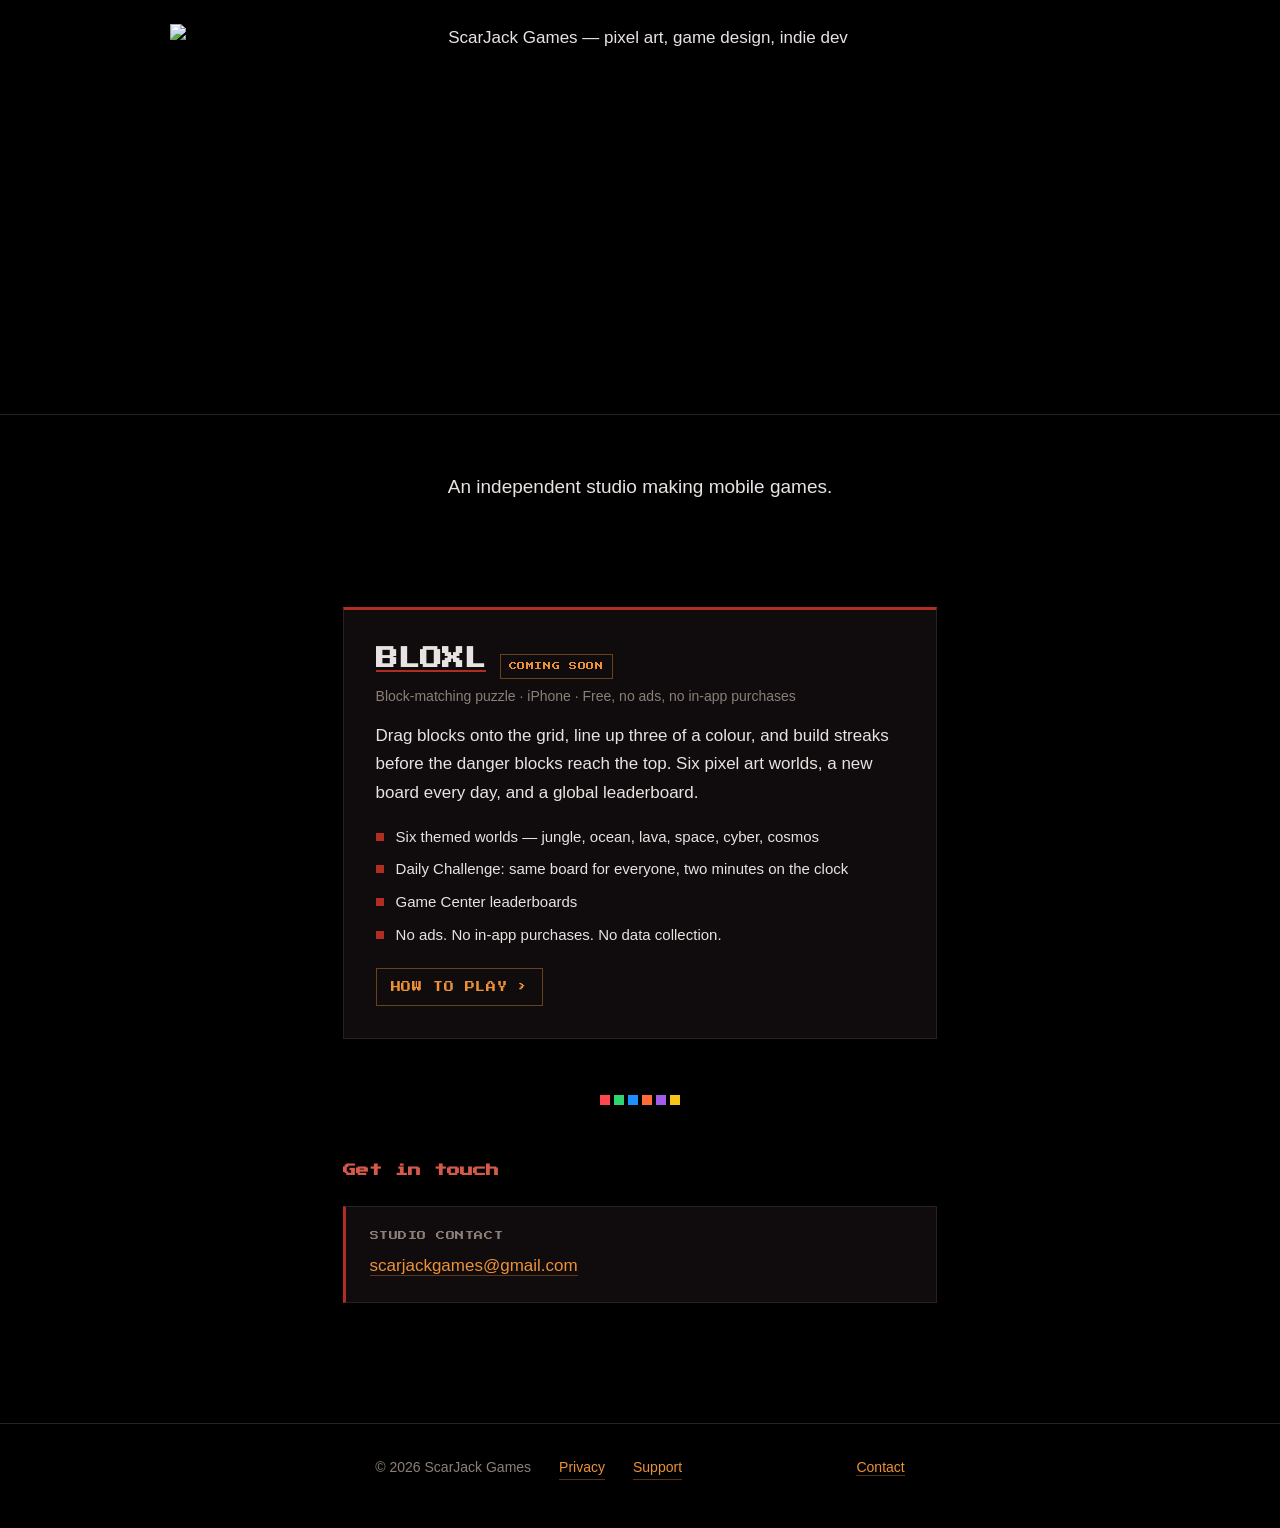
==== commit e70f7c4c: "Update index.html" ====
--- a/index.html
+++ b/index.html
@@ -4,8 +4,8 @@
 <meta charset="utf-8">
 <meta name="viewport" content="width=device-width, initial-scale=1">
 <meta name="google-site-verification" content="ux9OXMJyqcVooFPjVleo0HZXUjEfBQUYelcQPuz5Qtk" /> 
-<title>Bloxl — a pixel-art puzzle game for iPhone | ScarJack Games</title>
-<meta name="description" content="Bloxl is a pixel-art block-matching puzzle game for iPhone. Six themed worlds, a daily challenge, and Game Center leaderboards. Free, no ads, no in-app purchases. Made by ScarJack Games.">
+<title>BLOXL — a pixel-art puzzle game for iPhone | ScarJack Games</title>
+<meta name="description" content="BLOXL is a pixel-art block-matching puzzle game for iPhone. Six themed worlds, a daily challenge, and Game Center leaderboards. Free, no ads, no in-app purchases. Made by ScarJack Games.">
 <link rel="canonical" href="https://scarjackgames.github.io/">
 <meta name="theme-color" content="#000000">
 <link rel="icon" href="logo.png">
@@ -13,14 +13,14 @@
 <meta property="og:type" content="website">
 <meta property="og:site_name" content="ScarJack Games">
 <meta property="og:url" content="https://scarjackgames.github.io/">
-<meta property="og:title" content="Bloxl — a pixel-art puzzle game for iPhone">
+<meta property="og:title" content="BLOXL — a pixel-art puzzle game for iPhone">
 <meta property="og:description" content="Six pixel art worlds, a new board every day, and a global leaderboard. Free, no ads, no in-app purchases.">
 <meta property="og:image" content="https://scarjackgames.github.io/banner.jpg">
 <meta property="og:image:width" content="1536">
 <meta property="og:image:height" content="637">
 <meta property="og:image:alt" content="ScarJack Games — pixel art, game design, indie dev">
 <meta name="twitter:card" content="summary_large_image">
-<meta name="twitter:title" content="Bloxl — a pixel-art puzzle game for iPhone">
+<meta name="twitter:title" content="BLOXL — a pixel-art puzzle game for iPhone">
 <meta name="twitter:description" content="Six pixel art worlds, a new board every day, and a global leaderboard. Free, no ads, no in-app purchases.">
 <meta name="twitter:image" content="https://scarjackgames.github.io/banner.jpg">
 
@@ -37,14 +37,14 @@
       "url": "https://scarjackgames.github.io/",
       "logo": "https://scarjackgames.github.io/logo.png",
       "email": "scarjackgames@gmail.com",
-      "description": "An independent studio making pixel-art games."
+      "description": "An independent studio making mobile games."
     },
     {
       "@type": "VideoGame",
-      "name": "Bloxl",
+      "name": "BLOXL",
       "url": "https://scarjackgames.github.io/",
       "image": "https://scarjackgames.github.io/banner.jpg",
-      "description": "A pixel-art block-matching puzzle game for iPhone. Drag blocks onto the grid, line up three or more of a colour, and build streaks before the danger blocks reach the top.",
+      "description": "A pixel-art block-matching puzzle game for iPhone. Drag blocks onto the grid, line up three or more of a colour, destroy danger blocks, and build streaks before the grid fills up."",
       "genre": ["Puzzle", "Casual"],
       "gamePlatform": "iOS",
       "operatingSystem": "iOS",
@@ -207,7 +207,7 @@
 </header>
 
 <p class="studio-line">
-  An independent studio making pixel-art games.
+  An independent studio making mobile games.
 </p>
 
 <main>
@@ -215,7 +215,7 @@
   <article class="title-card">
     <div class="title-card__head">
       <h2 class="title-card__name"><a class="title-link" href="bloxl.html">BLOXL</a></h2>
-      <span class="status">IN TESTING</span>
+      <span class="status">COMING SOON</span>
     </div>
     <p class="title-card__meta">Block-matching puzzle &middot; iPhone &middot; Free, no ads, no in-app purchases</p>
     <p>Drag blocks onto the grid, line up three of a colour, and build streaks before the danger blocks reach the top. Six pixel art worlds, a new board every day, and a global leaderboard.</p>
